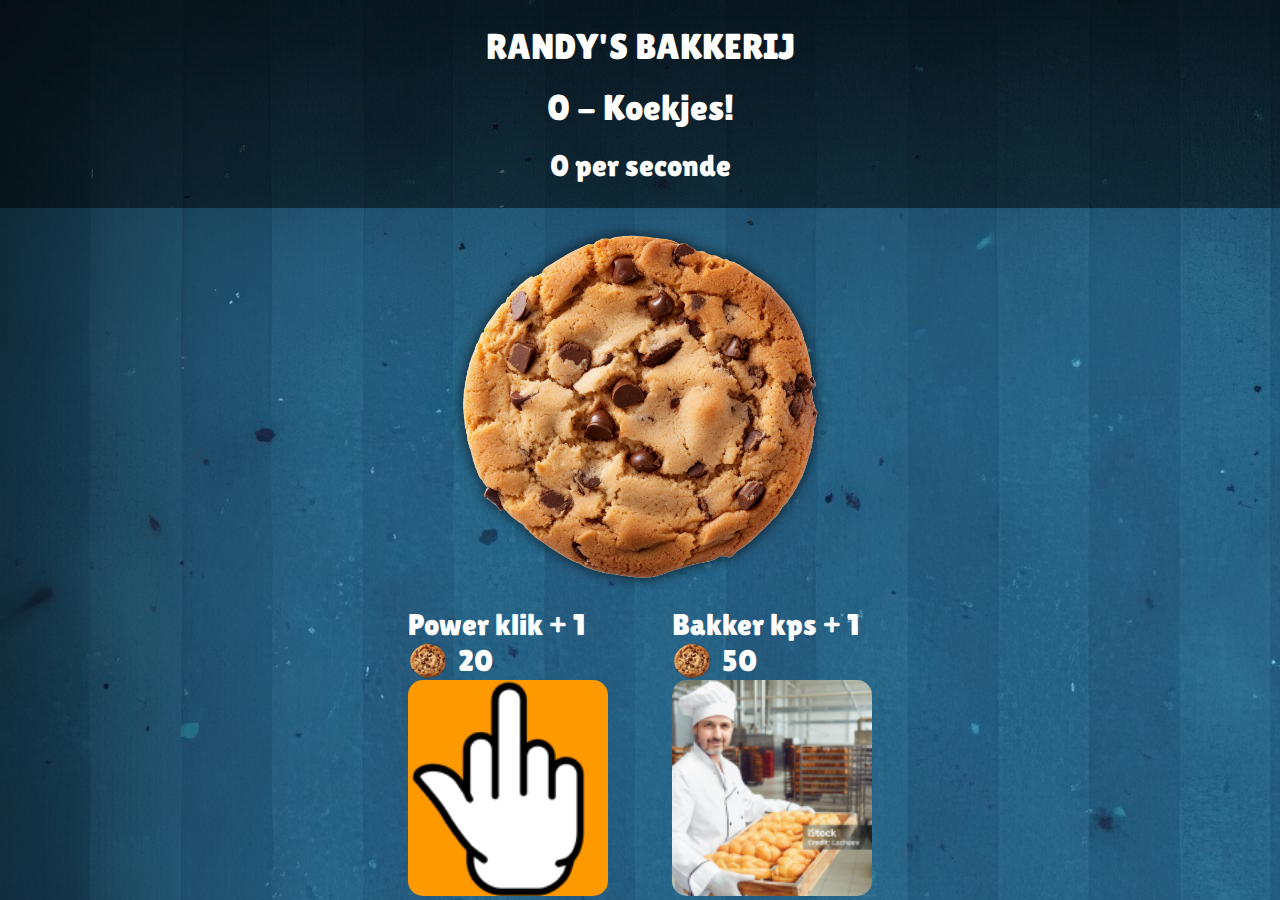
==== index.html @ 06a5e460 "begin stats" ====
<!DOCTYPE html>
<html lang="en">
  <head>
    <meta charset="UTF-8" />
    <meta name="viewport" content="width=device-width, initial-scale=1.0" />
    <title>Koekie Klikkers</title>
    <link rel="stylesheet" href="style.css" />
    <link rel="icon" type="image/x-icon" href="media/koek.png" />
    <meta name="theme-color" content="#060F16" />
  </head>
  <body>
    <main>
      <!-- Header -->
      <header>
        <h1>RANDY'S BAKKERIJ</h1>
        <h2>Koekjes</h2>
        <h3 id="kps">0 per seconde</h2>
          <!-- <p id="hoogsteKoekjesVeld">Hoogste aantal koekjes: 0</p> -->

        <!-- <h2>koekjes per seconden</h2> -->
      </header>
      <audio id="intro" src="media/intro.ogg" preload="auto"></audio>
      <!-- Sectie met koekje erin -->
      <section id="eerste">
        <img id="koekje" src="media/koek.png" alt="koekje" />
        <audio
          id="eetGeluid"
          src="media/WhatsApp Ptt 2024-03-04 at 13.31.33 (mp3cut.net).mp3"
        ></audio>
        <img id="photo" src="media/gold-removebg-preview.png" alt="Your Photo">
      </section>
      <!-- Footer met upgrades -->
      <footer class="tweede">
        <div>
          <h3>Power klik + 1</h3>
          <h3 id="test">
            <img class="minikoek" src="media/koek.png" alt="minikoek" />20
          </h3>
          <img id="klikUpgrade" src="media/Rectangle 12 (1).png" alt="klik" />
          <audio id="shopify" src="media/pingpong.mp3"></audio>
        </div>
        <div>
          <h3>Bakker kps + 1</h3>
          <h3 id="test2">
            <img class="minikoek" src="media/koek.png" alt="minikoek" />50
          </h3>
          <img id="autoUpgrade" src="media/bakker.png" alt="klik" />
          <audio id="shopify" src="media/pingpong.mp3"></audio>
        </div>
        <!-- werkt niet -->
        <audio id="myAudio" src="media/intro.ogg" autoplay></audio>
      </footer>
    </main>
    <script src="yo.js"></script>
  </body>
</html>
---- style.css ----
@import url('https://fonts.googleapis.com/css2?family=Lilita+One&display=swap');

* {
    margin: 0;
    padding: 0; 
}

body {
    background-image: url("media/bg2.jpg");
    overflow-x: hidden;
}

@media (max-widht: 500px) {

    body {
        background-image: url("media/bgmobile.png");
    }

}

main {
    display: flex;
    flex-direction: column;
    justify-content: space-between;
    height: 100vh;
}

header {
    display: flex;
    flex-direction: column;
    align-items: center;
    gap: 20px;
    padding: 2% 0;
    background: rgba(0, 0, 0, 0.5)
}

/* secties */
#eerste {
    display: flex;
    flex-direction: column;
    align-items: center;
    max-width: 100%;
}

.tweede {
    display: flex;
    justify-content: center;
    gap: 5%;
}

/* typografie */
h1, h2 {
    font-size: 36px;
    color: white;
    font-family: "Lilita One", sans-serif;
    font-weight: 400;
    font-style: normal;
}

h3 {
    font-size: 30px;
    color: white;
    font-family: "Lilita One", sans-serif;
    font-weight: 400;
    font-style: normal;
}

/* koekje laten draaien */
#koekje {
    width: 400px;
    cursor: pointer;
    animation: rotation 60s infinite linear;
    touch-action: manipulation;
}

#koekje:active {
    width: 380px;
}

@media (max-widht: 500px) {

    #koekje {
        width: 200px;
    }
    
}

/* https: //flaviocopes.com/rotate-image/ */
@keyframes rotation {
    from {
        transform: rotate(0deg);
    }

    to {
        transform: rotate(360deg);
    }
}

/* powerklik foto */
#klikUpgrade {
    width: 200px;
    cursor: pointer;
    touch-action: manipulation;
    border-radius: 15px;
}

/* bakker foto */
#autoUpgrade {
    width: 200px;
    cursor: pointer;
    touch-action: manipulation;
    border-radius: 15px;
}

@media (max-widht: 500px) {

    #klikUpgrade {
        width: 100px;
    }

}


.minikoek {
    width: 40px;
}

h3 {
display: flex;
align-items: center;
gap: 10px;
}

#photo {
    position: absolute;
  
    margin-right: 40%;
    display: none;
    cursor: pointer;
    width: 200px;

  }
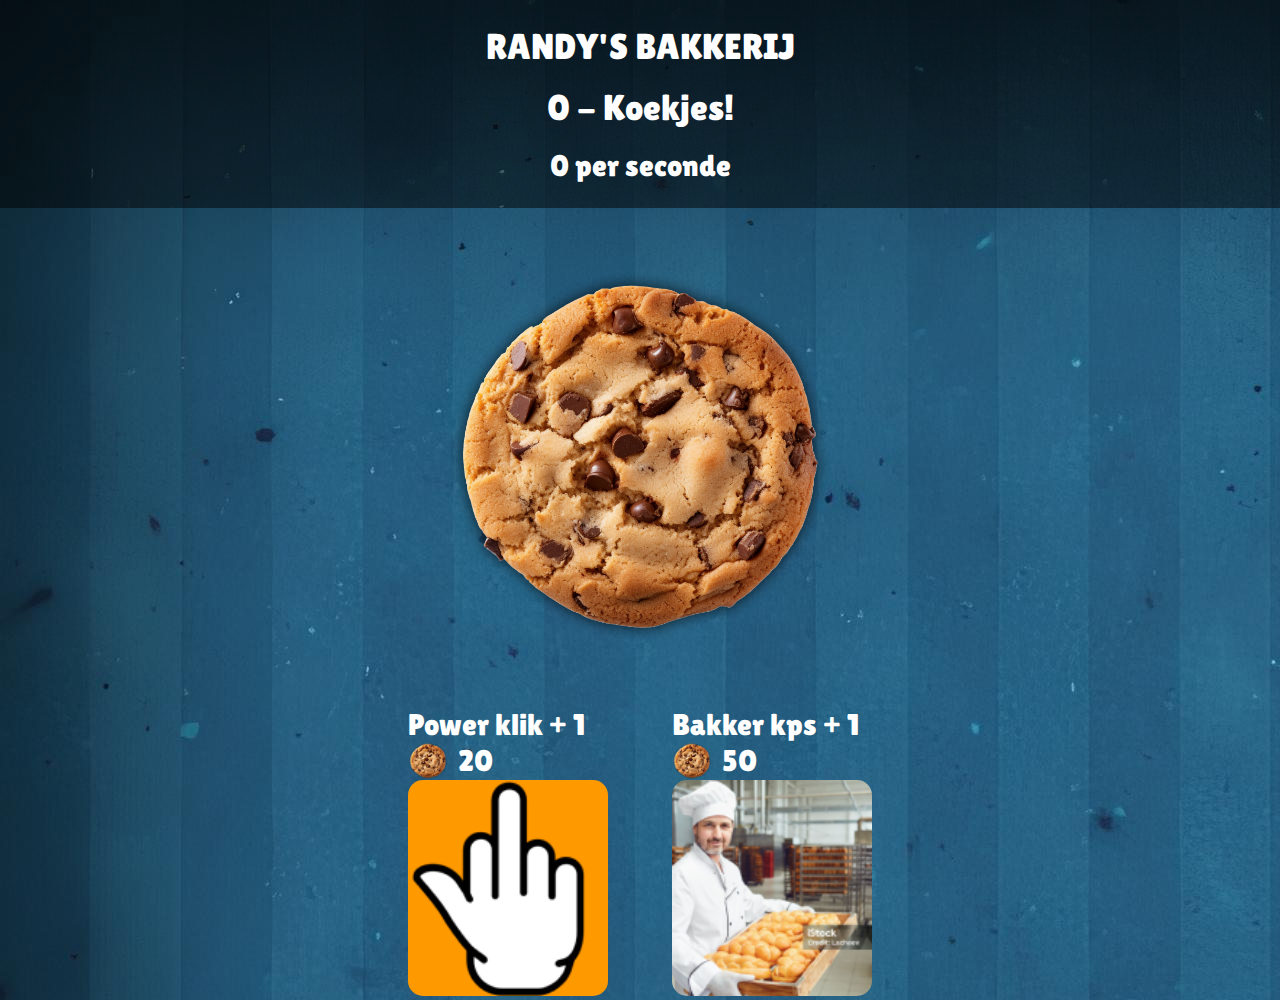
==== commit 6351320d: "fotos weg en mapj gesorteerd" ====
--- a/index.html
+++ b/index.html
@@ -22,33 +22,31 @@
       <audio id="intro" src="media/intro.ogg" preload="auto"></audio>
       <!-- Sectie met koekje erin -->
       <section id="eerste">
-        <img id="koekje" src="media/koek.png" alt="koekje" />
+        <img id="koekje" src="media/fotos/koek.png" alt="koekje" />
         <audio
           id="eetGeluid"
           src="media/WhatsApp Ptt 2024-03-04 at 13.31.33 (mp3cut.net).mp3"
         ></audio>
-        <img id="photo" src="media/gold-removebg-preview.png" alt="Your Photo">
+        <img id="photo" src="media/fotos/gold-removebg-preview.png" alt="Your Photo">
       </section>
       <!-- Footer met upgrades -->
       <footer class="tweede">
         <div>
           <h3>Power klik + 1</h3>
           <h3 id="test">
-            <img class="minikoek" src="media/koek.png" alt="minikoek" />20
+            <img class="minikoek" src="media/fotos/koek.png" alt="minikoek" />20
           </h3>
-          <img id="klikUpgrade" src="media/Rectangle 12 (1).png" alt="klik" />
+          <img id="klikUpgrade" src="media/fotos/Rectangle 12 (1).png" alt="klik" />
           <audio id="shopify" src="media/pingpong.mp3"></audio>
         </div>
         <div>
           <h3>Bakker kps + 1</h3>
           <h3 id="test2">
-            <img class="minikoek" src="media/koek.png" alt="minikoek" />50
+            <img class="minikoek" src="media/fotos/koek.png" alt="minikoek" />50
           </h3>
-          <img id="autoUpgrade" src="media/bakker.png" alt="klik" />
+          <img id="autoUpgrade" src="media/fotos/bakker.png" alt="klik" />
           <audio id="shopify" src="media/pingpong.mp3"></audio>
         </div>
-        <!-- werkt niet -->
-        <audio id="myAudio" src="media/intro.ogg" autoplay></audio>
       </footer>
     </main>
     <script src="yo.js"></script>
--- a/style.css
+++ b/style.css
@@ -6,7 +6,7 @@
 }
 
 body {
-    background-image: url("media/bg2.jpg");
+    background-image: url("media/fotos/bg2.jpg");
     overflow-x: hidden;
 }
 
@@ -22,7 +22,7 @@
     display: flex;
     flex-direction: column;
     justify-content: space-between;
-    height: 100vh;
+    height: 1000px;
 }
 
 header {
@@ -74,7 +74,8 @@
 }
 
 #koekje:active {
-    width: 380px;
+    width: 360px;
+    transition: width 0.05s;
 }
 
 @media (max-widht: 500px) {
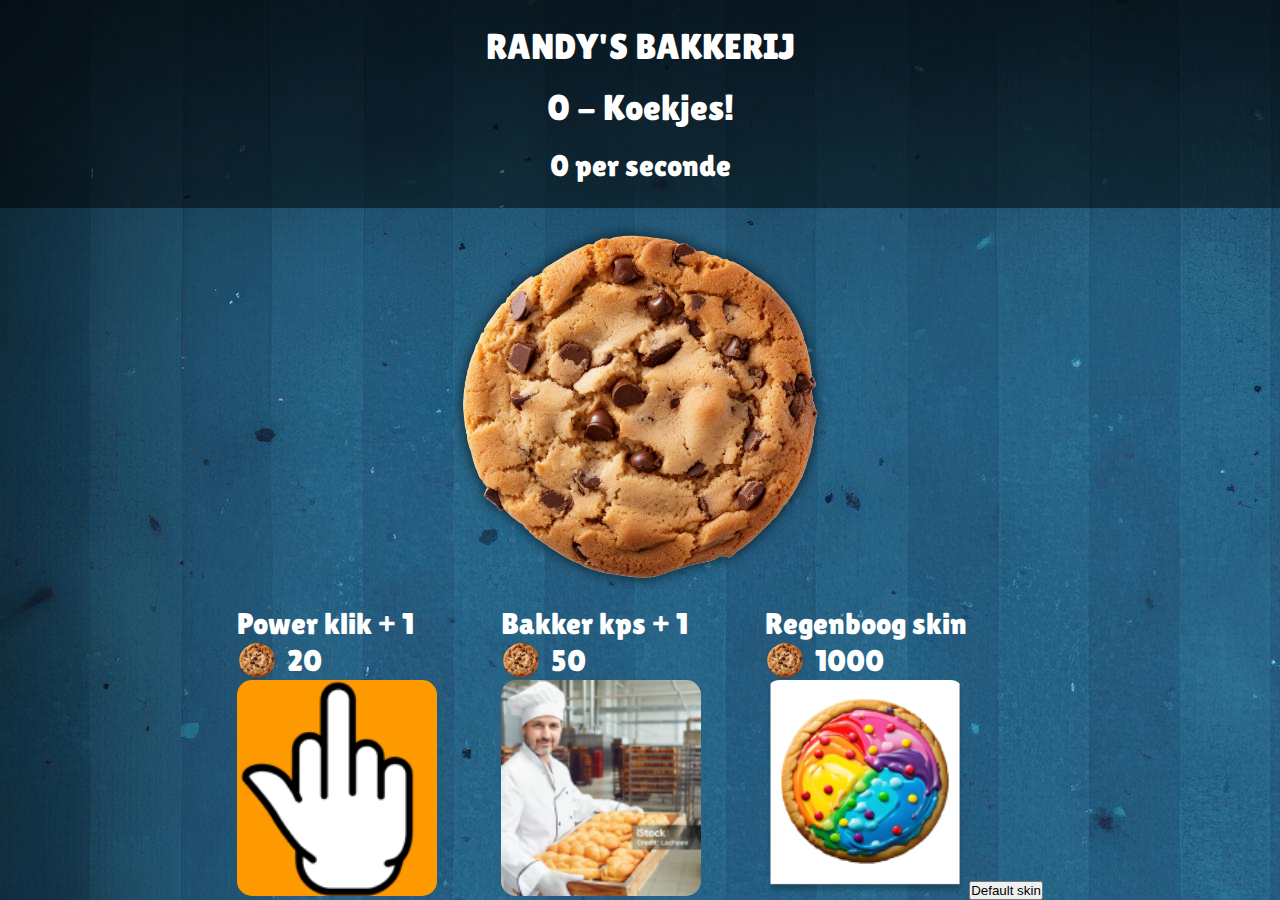
==== commit 1cef9446: "skin upgrade" ====
--- a/index.html
+++ b/index.html
@@ -5,7 +5,7 @@
     <meta name="viewport" content="width=device-width, initial-scale=1.0" />
     <title>Koekie Klikkers</title>
     <link rel="stylesheet" href="style.css" />
-    <link rel="icon" type="image/x-icon" href="media/koek.png" />
+    <link rel="icon" type="image/x-icon" href="media/fotos/koek.png" />
     <meta name="theme-color" content="#060F16" />
   </head>
   <body>
@@ -14,12 +14,9 @@
       <header>
         <h1>RANDY'S BAKKERIJ</h1>
         <h2>Koekjes</h2>
+        <!-- <h2>koekjes per seconden</h2> -->
         <h3 id="kps">0 per seconde</h2>
-          <!-- <p id="hoogsteKoekjesVeld">Hoogste aantal koekjes: 0</p> -->
-
-        <!-- <h2>koekjes per seconden</h2> -->
       </header>
-      <audio id="intro" src="media/intro.ogg" preload="auto"></audio>
       <!-- Sectie met koekje erin -->
       <section id="eerste">
         <img id="koekje" src="media/fotos/koek.png" alt="koekje" />
@@ -31,6 +28,7 @@
       </section>
       <!-- Footer met upgrades -->
       <footer class="tweede">
+        <!-- Powerklik upgrade -->
         <div>
           <h3>Power klik + 1</h3>
           <h3 id="test">
@@ -39,6 +37,7 @@
           <img id="klikUpgrade" src="media/fotos/Rectangle 12 (1).png" alt="klik" />
           <audio id="shopify" src="media/pingpong.mp3"></audio>
         </div>
+        <!-- Bakker upgrade -->
         <div>
           <h3>Bakker kps + 1</h3>
           <h3 id="test2">
@@ -47,6 +46,16 @@
           <img id="autoUpgrade" src="media/fotos/bakker.png" alt="klik" />
           <audio id="shopify" src="media/pingpong.mp3"></audio>
         </div>
+        <!-- regenboog skin -->
+        <div>
+          <h3>Regenboog skin</h3>
+          <h3 id="test2">
+            <img class="minikoek" src="media/fotos/koek.png" alt="minikoek" />1000
+          </h3>
+          <img id="buyUpgradeButton" src="media/fotos/Rectangle 13.png" alt="klik" />
+          <audio id="shopify" src="media/pingpong.mp3"></audio>
+          <button id="resetImageButton">Default skin</button>
+        </div> 
       </footer>
     </main>
     <script src="yo.js"></script>
--- a/style.css
+++ b/style.css
@@ -10,6 +10,7 @@
     overflow-x: hidden;
 }
 
+/* mobiel */
 @media (max-widht: 500px) {
 
     body {
@@ -22,7 +23,7 @@
     display: flex;
     flex-direction: column;
     justify-content: space-between;
-    height: 1000px;
+    height: 900px;
 }
 
 header {
@@ -42,6 +43,7 @@
     max-width: 100%;
 }
 
+/* footer */
 .tweede {
     display: flex;
     justify-content: center;
@@ -65,7 +67,7 @@
     font-style: normal;
 }
 
-/* koekje laten draaien */
+/* koekje in het midden */
 #koekje {
     width: 400px;
     cursor: pointer;
@@ -113,6 +115,14 @@
     border-radius: 15px;
 }
 
+/* regenboog upgrade foto */
+#buyUpgradeButton {
+    width: 200px;
+    cursor: pointer;
+    touch-action: manipulation;
+    border-radius: 15px;
+}
+
 @media (max-widht: 500px) {
 
     #klikUpgrade {
@@ -134,7 +144,6 @@
 
 #photo {
     position: absolute;
-  
     margin-right: 40%;
     display: none;
     cursor: pointer;
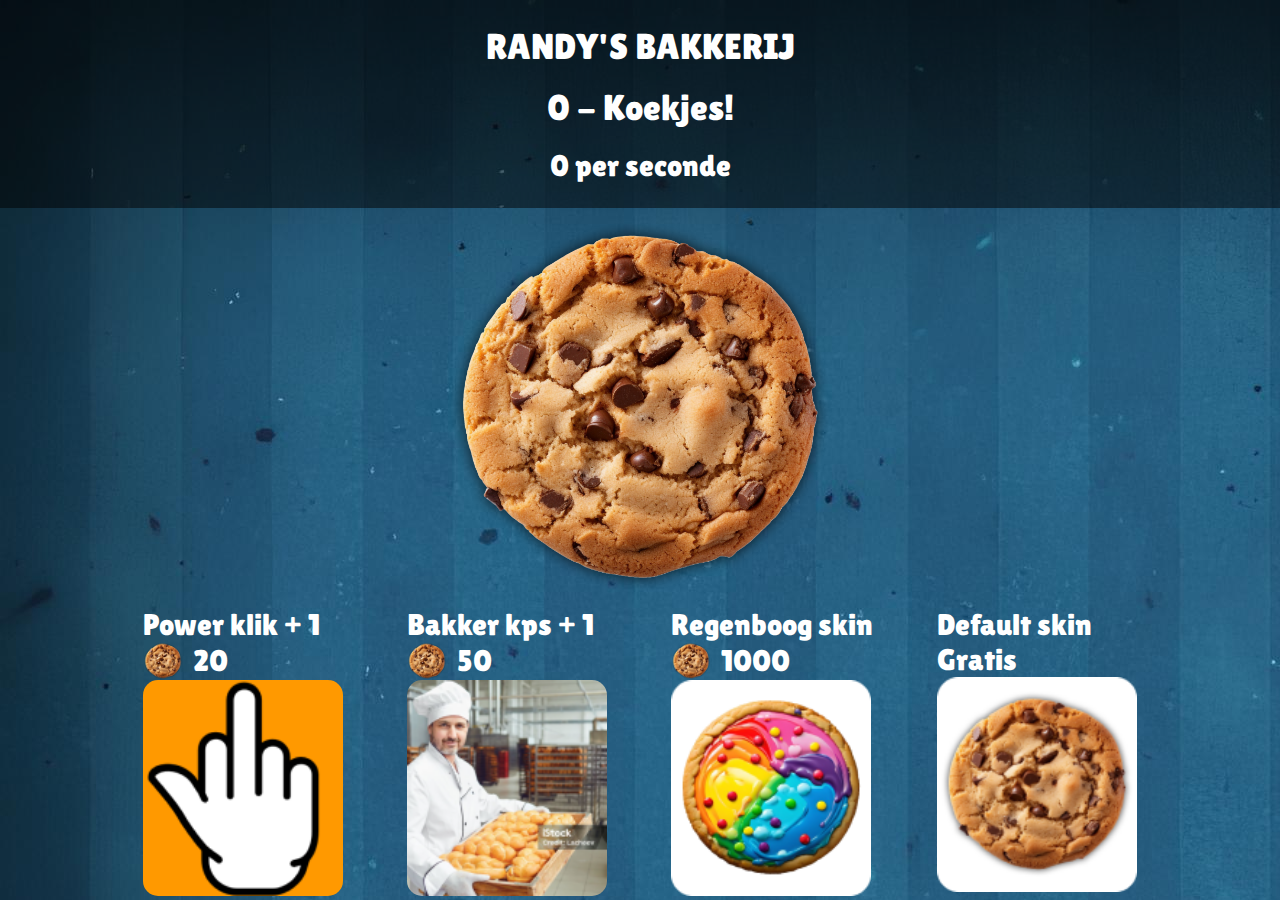
==== commit 02868c9e: "beter skin upgrade" ====
--- a/index.html
+++ b/index.html
@@ -14,17 +14,16 @@
       <header>
         <h1>RANDY'S BAKKERIJ</h1>
         <h2>Koekjes</h2>
-        <!-- <h2>koekjes per seconden</h2> -->
-        <h3 id="kps">0 per seconde</h2>
+        <h3 id="kps">0 per seconde</h3>
       </header>
       <!-- Sectie met koekje erin -->
       <section id="eerste">
         <img id="koekje" src="media/fotos/koek.png" alt="koekje" />
-        <audio
-          id="eetGeluid"
-          src="media/WhatsApp Ptt 2024-03-04 at 13.31.33 (mp3cut.net).mp3"
-        ></audio>
-        <img id="photo" src="media/fotos/gold-removebg-preview.png" alt="Your Photo">
+        <img
+          id="goudenkoekje"
+          src="media/fotos/gold-removebg-preview.png"
+          alt="Your Photo"
+        />
       </section>
       <!-- Footer met upgrades -->
       <footer class="tweede">
@@ -34,8 +33,7 @@
           <h3 id="test">
             <img class="minikoek" src="media/fotos/koek.png" alt="minikoek" />20
           </h3>
-          <img id="klikUpgrade" src="media/fotos/Rectangle 12 (1).png" alt="klik" />
-          <audio id="shopify" src="media/pingpong.mp3"></audio>
+          <img id="klikUpgrade" src="media/fotos/Rectangle12.png" alt="klik" />
         </div>
         <!-- Bakker upgrade -->
         <div>
@@ -44,19 +42,37 @@
             <img class="minikoek" src="media/fotos/koek.png" alt="minikoek" />50
           </h3>
           <img id="autoUpgrade" src="media/fotos/bakker.png" alt="klik" />
-          <audio id="shopify" src="media/pingpong.mp3"></audio>
         </div>
         <!-- regenboog skin -->
         <div>
           <h3>Regenboog skin</h3>
-          <h3 id="test2">
-            <img class="minikoek" src="media/fotos/koek.png" alt="minikoek" />1000
+          <h3 id="regenboogPreis">
+            <img
+              class="minikoek"
+              src="media/fotos/koek.png"
+              alt="minikoek"
+            />1000
           </h3>
-          <img id="buyUpgradeButton" src="media/fotos/Rectangle 13.png" alt="klik" />
-          <audio id="shopify" src="media/pingpong.mp3"></audio>
-          <button id="resetImageButton">Default skin</button>
-        </div> 
+          <img
+            id="buyUpgradeButton"
+            src="media/fotos/Rectangle13.png"
+            alt="klik"
+          />
+        </div>
+        <!-- default skin -->
+        <div>
+          <h3>Default skin</h3>
+          <h3 id="regenboogPreis">Gratis</h3>
+          <img
+            id="resetImageButton"
+            src="media/fotos/koekskin.png"
+            alt="klik"
+          />
+        </div>
       </footer>
+      <!-- audios -->
+      <audio id="shopify" src="media/pingpong.mp3"></audio>
+      <audio id="eetGeluid" src="media/hap.mp3"></audio>
     </main>
     <script src="yo.js"></script>
   </body>
--- a/style.css
+++ b/style.css
@@ -99,7 +99,7 @@
     }
 }
 
-/* powerklik foto */
+/* powerklik upgrade fotos. ja ik heb 4x dezelde css */
 #klikUpgrade {
     width: 200px;
     cursor: pointer;
@@ -123,6 +123,13 @@
     border-radius: 15px;
 }
 
+#resetImageButton {
+    width: 200px;
+    cursor: pointer;
+    touch-action: manipulation;
+    border-radius: 15px;
+}
+
 @media (max-widht: 500px) {
 
     #klikUpgrade {
@@ -130,7 +137,6 @@
     }
 
 }
-
 
 .minikoek {
     width: 40px;
@@ -142,11 +148,10 @@
 gap: 10px;
 }
 
-#photo {
+#goudenkoekje {
     position: absolute;
     margin-right: 40%;
     display: none;
     cursor: pointer;
     width: 200px;
-
   }
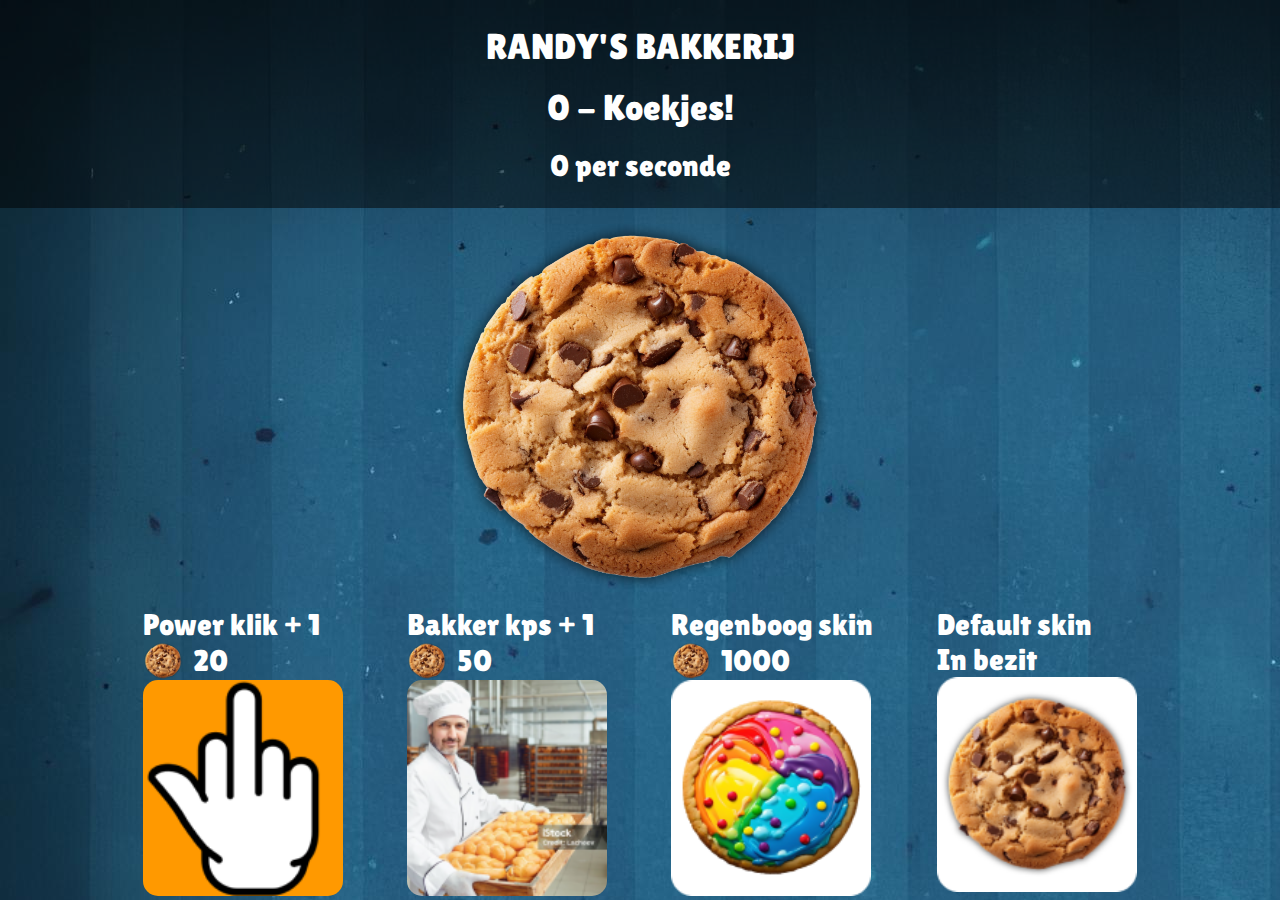
==== commit 5df1261d: "regenboog skin kopen beter+ quiz voor koekjes" ====
--- a/index.html
+++ b/index.html
@@ -62,7 +62,7 @@
         <!-- default skin -->
         <div>
           <h3>Default skin</h3>
-          <h3 id="regenboogPreis">Gratis</h3>
+          <h3 id="regenboogPreis">In bezit</h3>
           <img
             id="resetImageButton"
             src="media/fotos/koekskin.png"
